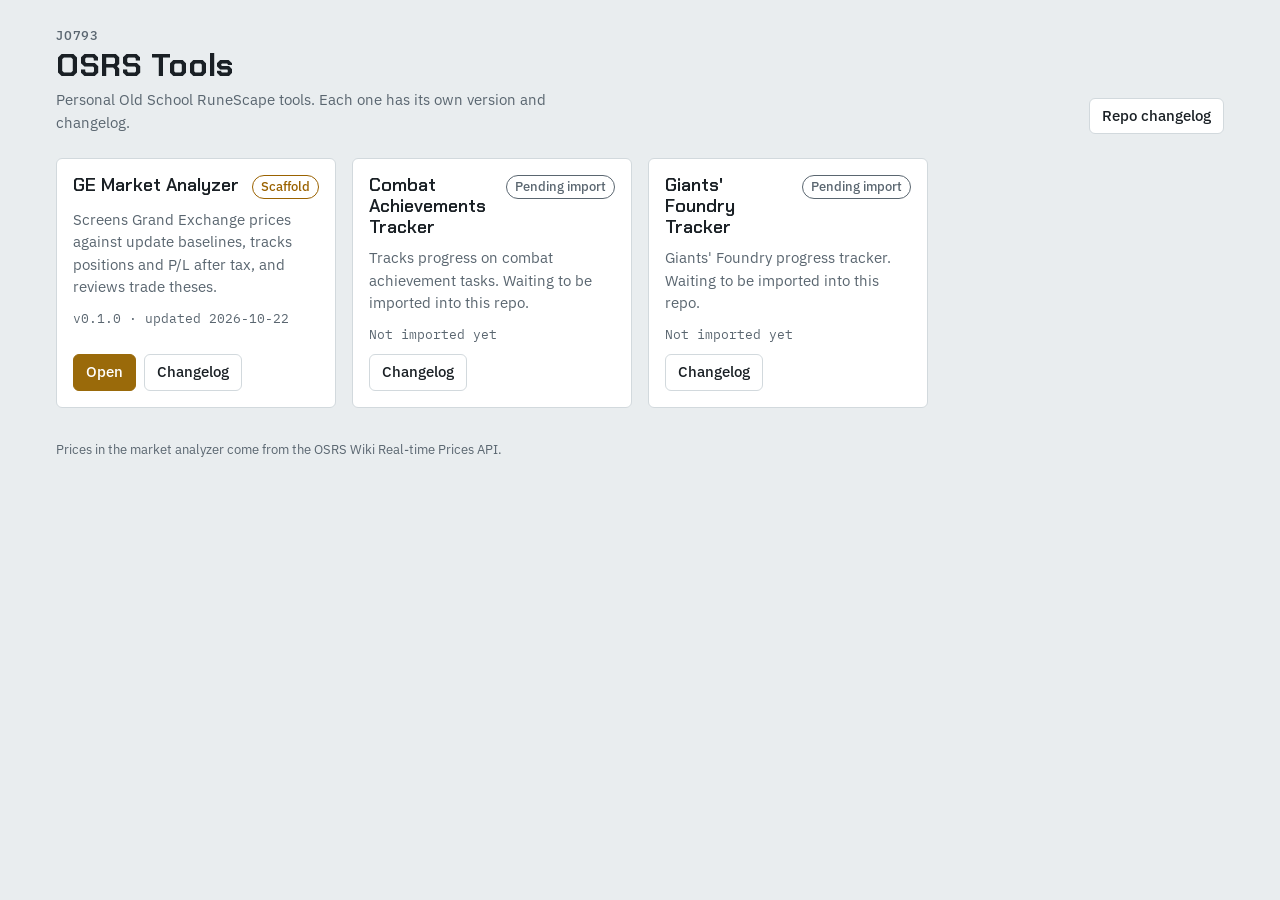
==== index.html @ 9dd15dbd "initial commit: OSRS tools hub + market analyzer v0.1.0 scaffold" ====
<!doctype html>
<html lang="en">
<head>
<meta charset="utf-8">
<meta name="viewport" content="width=device-width, initial-scale=1, viewport-fit=cover">
<title>OSRS Tools</title>
<link rel="stylesheet" href="shared/theme.css">
<style>
  header.hub { display: flex; flex-wrap: wrap; align-items: end; justify-content: space-between; gap: 12px; margin-bottom: 24px; }
  header.hub p { margin: 6px 0 0; max-width: 60ch; }
  .tools { display: grid; grid-template-columns: repeat(auto-fill, minmax(280px, 1fr)); gap: 16px; }
  .tool { display: flex; flex-direction: column; gap: 10px; }
  .tool .top { display: flex; justify-content: space-between; align-items: start; gap: 8px; }
  .tool p { margin: 0; color: var(--muted); }
  .tool .meta { font-size: var(--step--1); color: var(--muted); }
  .tool .actions { display: flex; gap: 8px; margin-top: auto; flex-wrap: wrap; }
  .status-scaffold { color: var(--warn); }
  .status-live { color: var(--up); }
  .status-pending-import { color: var(--muted); }
  .status-archived { color: var(--muted); }
  footer { margin-top: 32px; font-size: var(--step--1); color: var(--muted); }
</style>
</head>
<body>
<main class="wrap">
  <header class="hub">
    <div>
      <span class="label">j0793</span>
      <h1>OSRS Tools</h1>
      <p class="muted">Personal Old School RuneScape tools. Each one has its own version and changelog.</p>
    </div>
    <a class="btn" href="changelog.html">Repo changelog</a>
  </header>

  <section class="tools" id="tools" aria-live="polite">
    <p class="muted">Loading tools…</p>
  </section>

  <footer>Prices in the market analyzer come from the OSRS Wiki Real-time Prices API.</footer>
</main>

<script>
  const STATUS_LABEL = { scaffold: "Scaffold", live: "Live", "pending-import": "Pending import", archived: "Archived" };

  function card(t) {
    const el = document.createElement("article");
    el.className = "panel tool";
    const ready = t.status !== "pending-import";
    el.innerHTML = `
      <div class="top">
        <h3></h3>
        <span class="chip status-${t.status}"></span>
      </div>
      <p></p>
      <div class="meta mono"></div>
      <div class="actions"></div>`;
    el.querySelector("h3").textContent = t.name;
    el.querySelector(".chip").textContent = STATUS_LABEL[t.status] || t.status;
    el.querySelector("p").textContent = t.description;
    el.querySelector(".meta").textContent = t.version ? `v${t.version} · updated ${t.updated}` : "Not imported yet";
    const actions = el.querySelector(".actions");
    if (ready) {
      const open = document.createElement("a");
      open.className = "btn primary"; open.href = t.path; open.textContent = "Open";
      actions.append(open);
    }
    const log = document.createElement("a");
    log.className = "btn"; log.href = `changelog.html?tool=${encodeURIComponent(t.id)}`; log.textContent = "Changelog";
    actions.append(log);
    return el;
  }

  fetch("tools.json")
    .then(r => r.json())
    .then(({ tools }) => {
      const box = document.getElementById("tools");
      box.replaceChildren(...tools.map(card));
    })
    .catch(() => {
      document.getElementById("tools").innerHTML =
        '<p class="muted">Could not load tools.json. Open this page through GitHub Pages or a local server, not as a file.</p>';
    });
</script>
</body>
</html>
---- shared/theme.css ----
/* OSRS Tools — shared theme
   Layout concept: a quiet stone-grey workbench; coin gold marks the one thing that matters on each screen.
   Every tool in this repo links this file so the hub and the apps look like one set. */

@import url("https://fonts.googleapis.com/css2?family=Chakra+Petch:wght@500;600;700&family=IBM+Plex+Sans:wght@400;500;600&family=IBM+Plex+Mono:wght@400;500&display=swap");

:root {
  --bg: #e9edef;
  --surface: #ffffff;
  --surface-2: #f4f6f7;
  --ink: #1a2025;
  --muted: #5a6670;
  --line: #d2d9dd;
  --gold: #9a6a0a;
  --gold-soft: #f5e9c8;
  --up: #1d7448;
  --down: #b0352b;
  --warn: #9a6200;
  --info: #2a5f8a;

  --font-display: "Chakra Petch", "Segoe UI", system-ui, sans-serif;
  --font-body: "IBM Plex Sans", "Segoe UI", system-ui, sans-serif;
  --font-mono: "IBM Plex Mono", ui-monospace, "SFMono-Regular", Menlo, monospace;

  --radius: 6px;
  --step--1: 0.8125rem;
  --step-0: 0.9375rem;
  --step-1: 1.125rem;
  --step-2: 1.5rem;
  --step-3: 2rem;
}

@media (prefers-color-scheme: dark) {
  :root:not([data-theme="light"]) {
    --bg: #111518;
    --surface: #191f24;
    --surface-2: #20272d;
    --ink: #e5e9ec;
    --muted: #93a0a9;
    --line: #2c353c;
    --gold: #e2b24c;
    --gold-soft: #3a3019;
    --up: #4fc48d;
    --down: #f07a6e;
    --warn: #e6a640;
    --info: #74aee0;
    color-scheme: dark;
  }
}
:root[data-theme="dark"] {
  --bg: #111518;
  --surface: #191f24;
  --surface-2: #20272d;
  --ink: #e5e9ec;
  --muted: #93a0a9;
  --line: #2c353c;
  --gold: #e2b24c;
  --gold-soft: #3a3019;
  --up: #4fc48d;
  --down: #f07a6e;
  --warn: #e6a640;
  --info: #74aee0;
  color-scheme: dark;
}

*, *::before, *::after { box-sizing: border-box; }
html, body { margin: 0; }
body {
  background: var(--bg);
  color: var(--ink);
  font-family: var(--font-body);
  font-size: var(--step-0);
  line-height: 1.5;
}
h1, h2, h3 { font-family: var(--font-display); line-height: 1.15; text-wrap: balance; margin: 0; }
h1 { font-size: var(--step-3); font-weight: 700; }
h2 { font-size: var(--step-2); font-weight: 600; }
h3 { font-size: var(--step-1); font-weight: 600; }
a { color: var(--info); }
code, .mono, .num { font-family: var(--font-mono); }
.num { font-variant-numeric: tabular-nums; }
.muted { color: var(--muted); }
.up { color: var(--up); }
.down { color: var(--down); }
.label {
  font-size: var(--step--1);
  text-transform: uppercase;
  letter-spacing: 0.06em;
  color: var(--muted);
  font-weight: 500;
}

.wrap {
  max-width: 1200px;
  margin: 0 auto;
  padding-left: max(16px, env(safe-area-inset-left, 0px));
  padding-right: max(16px, env(safe-area-inset-right, 0px));
  padding-block: 24px 48px;
}

.panel {
  background: var(--surface);
  border: 1px solid var(--line);
  border-radius: var(--radius);
  padding: 16px;
}

button, .btn {
  font: inherit;
  font-weight: 500;
  border: 1px solid var(--line);
  background: var(--surface);
  color: var(--ink);
  border-radius: var(--radius);
  padding: 6px 12px;
  cursor: pointer;
  text-decoration: none;
  display: inline-flex;
  align-items: center;
  gap: 6px;
}
button:hover, .btn:hover { border-color: var(--gold); }
button.primary, .btn.primary { background: var(--gold); border-color: var(--gold); color: var(--surface); }
button:focus-visible, .btn:focus-visible, input:focus-visible, select:focus-visible, textarea:focus-visible {
  outline: 2px solid var(--gold);
  outline-offset: 2px;
}
input, select, textarea {
  font: inherit;
  color: var(--ink);
  background: var(--surface-2);
  border: 1px solid var(--line);
  border-radius: var(--radius);
  padding: 6px 8px;
  min-width: 0;
}

.chip {
  display: inline-block;
  font-size: var(--step--1);
  font-weight: 500;
  padding: 1px 8px;
  border-radius: 999px;
  border: 1px solid currentColor;
  white-space: nowrap;
}

@media (prefers-reduced-motion: reduce) {
  * { animation: none !important; transition: none !important; }
}
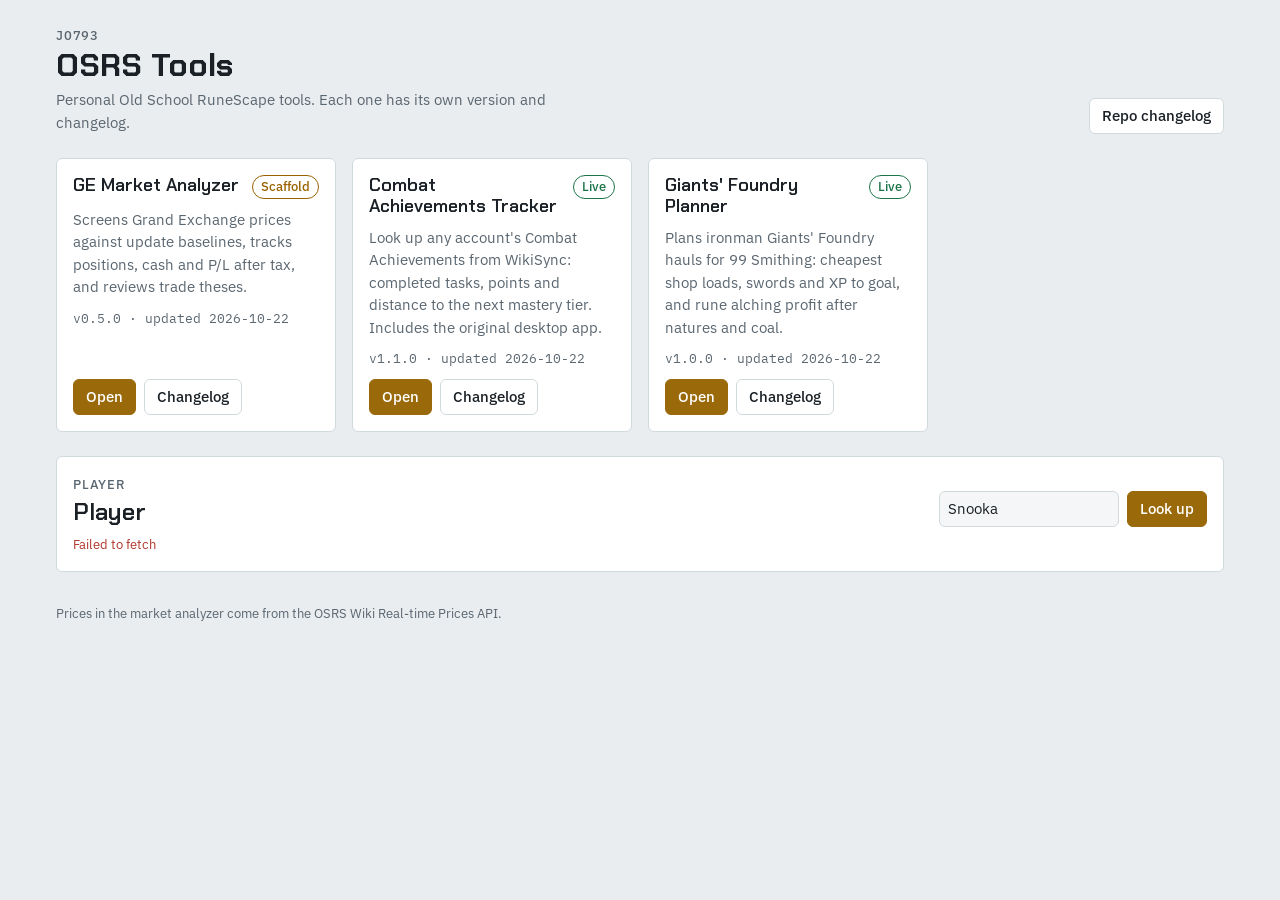
==== commit 7d5ad789: "hub: added player panel with skills, XP and gains from wise old man" ====
--- a/index.html
+++ b/index.html
@@ -18,6 +18,63 @@
   .status-live { color: var(--up); }
   .status-pending-import { color: var(--muted); }
   .status-archived { color: var(--muted); }
+  /* ---------- player panel ---------- */
+  [hidden] { display: none !important; }
+  .player { margin-top: 24px; display: grid; gap: 16px; }
+  .p-head { display: flex; flex-wrap: wrap; align-items: end; justify-content: space-between; gap: 12px; }
+  .p-head h2 { margin-top: 2px; }
+  .p-meta { font-size: var(--step--1); color: var(--muted); margin-top: 2px; }
+  .p-form { display: flex; gap: 8px; flex-wrap: wrap; }
+  .p-form input { width: 12em; }
+  .p-status { font-size: var(--step--1); color: var(--muted); min-height: 1.2em; margin: -8px 0 0; }
+  .p-status.err { color: var(--down); } .p-status.warn { color: var(--warn); } .p-status.ok { color: var(--up); }
+  .p-body { display: grid; gap: 14px; }
+  .p-sum { display: grid; grid-template-columns: repeat(auto-fit, minmax(160px, 1fr)); gap: 10px; }
+  .sum { display: grid; gap: 2px; padding: 10px 12px; background: var(--surface-2); border-radius: var(--radius); border-top: 2px solid var(--gold); }
+  .sum b { font-family: var(--font-display); font-size: var(--step-2); font-weight: 600; line-height: 1.1; }
+  .sum small { font-size: var(--step--1); }
+  .p-controls { display: flex; flex-wrap: wrap; align-items: center; gap: 10px 14px; }
+  .seg { display: inline-flex; border: 1px solid var(--line); border-radius: var(--radius); overflow: hidden; }
+  .seg button { border: 0; border-radius: 0; padding: 4px 10px; background: var(--surface); font-size: var(--step--1); }
+  .seg button + button { border-left: 1px solid var(--line); }
+  .seg button.on { background: var(--gold); color: var(--surface); }
+  .p-controls label { display: inline-flex; align-items: center; gap: 6px; font-size: var(--step--1); color: var(--muted); }
+  .p-controls select { font-size: var(--step--1); padding: 3px 6px; }
+  .p-grid { display: grid; grid-template-columns: repeat(auto-fill, minmax(min(100%, 176px), 1fr)); gap: 8px; }
+  .skill { --c: var(--muted); position: relative; min-width: 0; display: grid; gap: 6px; padding: 9px 10px 8px; border-radius: var(--radius);
+    background: var(--surface-2); border: 1px solid var(--line); border-left: 3px solid var(--c); }
+  .skill.cat-combat { --c: var(--down); } .skill.cat-gathering { --c: var(--up); }
+  .skill.cat-artisan { --c: var(--gold); } .skill.cat-support { --c: var(--info); }
+  .s-top { display: flex; align-items: center; gap: 7px; }
+  .s-top img { image-rendering: pixelated; flex: none; }
+  .s-name { font-weight: 500; flex: 1; min-width: 0; overflow: hidden; text-overflow: ellipsis; white-space: nowrap; }
+  .s-lvl { font-family: var(--font-display); font-size: 1.35rem; font-weight: 700; line-height: 1; }
+  .s-bar { height: 4px; border-radius: 2px; background: var(--line); overflow: hidden; }
+  .s-bar i { display: block; height: 100%; background: var(--c); }
+  .s-foot { display: flex; justify-content: space-between; gap: 6px; font-size: 0.72rem; color: var(--muted); }
+  .s-gain { color: var(--up); white-space: nowrap; }
+  .s-up { font-style: normal; font-size: 0.72rem; color: var(--up); }
+  .s-xp { white-space: nowrap; }
+  .s-next { font-size: 0.72rem; color: var(--muted); opacity: .8; }
+  .skill.maxed { background: linear-gradient(var(--gold-soft), var(--surface-2) 70%); border-color: color-mix(in srgb, var(--gold) 45%, var(--line)); border-left-color: var(--gold); }
+  .skill.maxed .s-lvl { color: var(--gold); }
+  .skill.maxed .s-bar i { background: var(--gold); }
+  .p-empty { margin: 0; color: var(--muted); font-size: var(--step--1); }
+  .p-credit { margin: 0; font-size: var(--step--1); color: var(--muted); }
+  .legend { display: inline-flex; flex-wrap: wrap; gap: 6px; }
+  .legend button { font-size: var(--step--1); padding: 3px 9px; border-radius: 999px; }
+  .legend button::before { content: ""; width: 8px; height: 8px; border-radius: 50%; background: var(--c, var(--muted)); }
+  .legend button.on { border-color: var(--c, var(--gold)); background: var(--surface-2); }
+  .legend [data-cat="combat"] { --c: var(--down); } .legend [data-cat="gathering"] { --c: var(--up); }
+  .legend [data-cat="artisan"] { --c: var(--gold); } .legend [data-cat="support"] { --c: var(--info); }
+  @media (max-width: 560px) {
+    .player { padding: 12px; }
+    .p-sum { grid-template-columns: 1fr 1fr; }
+    .p-grid { grid-template-columns: 1fr 1fr; gap: 6px; }
+    .skill { padding: 8px 8px 7px; }
+    .s-top img { display: none; }
+    .s-next { display: none; }
+  }
   footer { margin-top: 32px; font-size: var(--step--1); color: var(--muted); }
 </style>
 </head>
@@ -34,6 +91,39 @@
 
   <section class="tools" id="tools" aria-live="polite">
     <p class="muted">Loading tools…</p>
+  </section>
+
+  <section class="panel player" aria-labelledby="p-who">
+    <div class="p-head">
+      <div>
+        <span class="label">Player</span>
+        <h2 id="p-who">Player</h2>
+        <div class="p-meta" id="p-meta"></div>
+      </div>
+      <form class="p-form" id="p-form">
+        <input id="p-name" type="text" placeholder="OSRS username" autocomplete="off" aria-label="OSRS username">
+        <button class="primary" type="submit">Look up</button>
+        <button type="button" id="p-update" hidden title="Ask Wise Old Man to re-read the hiscores now">Update</button>
+        <button type="button" id="p-track" hidden>Start tracking</button>
+      </form>
+    </div>
+    <p class="p-status" id="p-status" aria-live="polite"></p>
+    <div class="p-body" id="p-body" hidden>
+      <div class="p-sum" id="p-sum"></div>
+      <div class="p-controls">
+        <div class="seg" role="group" aria-label="Gains period">
+          <button type="button" data-period="day">Day</button><button type="button" data-period="week">Week</button><button type="button" data-period="month">Month</button><button type="button" data-period="year">Year</button>
+        </div>
+        <div class="legend" role="group" aria-label="Skill type">
+          <button type="button" data-cat="all">All</button><button type="button" data-cat="combat">Combat</button><button type="button" data-cat="gathering">Gathering</button><button type="button" data-cat="artisan">Artisan</button><button type="button" data-cat="support">Support</button>
+        </div>
+        <label>Sort <select id="p-sort"><option value="game">Skill order</option><option value="level">Level</option><option value="xp">XP</option><option value="gained">Gained</option></select></label>
+        <label><input type="checkbox" id="p-gained"> Gained only</label>
+      </div>
+      <div class="p-grid" id="p-grid"></div>
+      <p class="p-empty" id="p-empty" hidden></p>
+      <p class="p-credit">Stats and gains from <a href="https://wiseoldman.net" rel="noopener">Wise Old Man</a>, which reads the hiscores when someone presses Update or the RuneLite plugin syncs. Icons from the OSRS Wiki.</p>
+    </div>
   </section>
 
   <footer>Prices in the market analyzer come from the OSRS Wiki Real-time Prices API.</footer>
@@ -81,5 +171,6 @@
         '<p class="muted">Could not load tools.json. Open this page through GitHub Pages or a local server, not as a file.</p>';
     });
 </script>
+<script type="module" src="player.js"></script>
 </body>
 </html>
